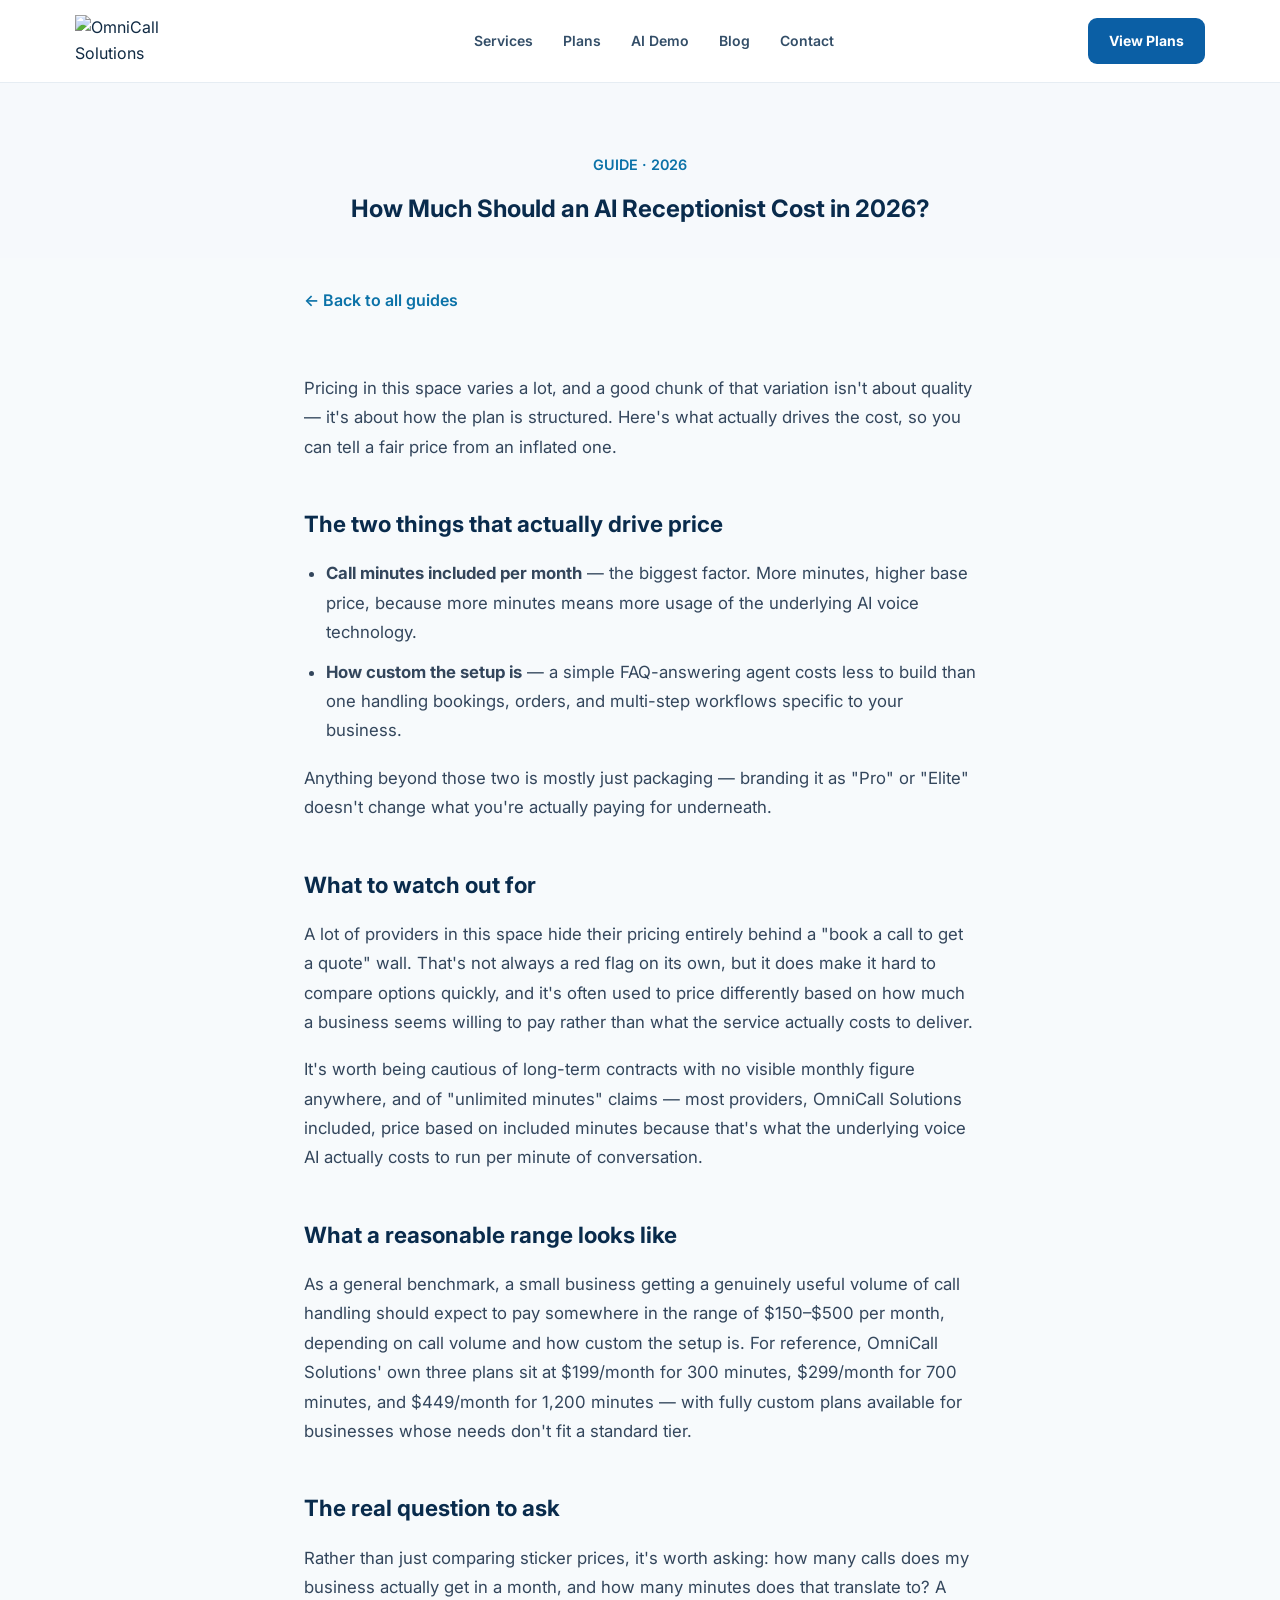
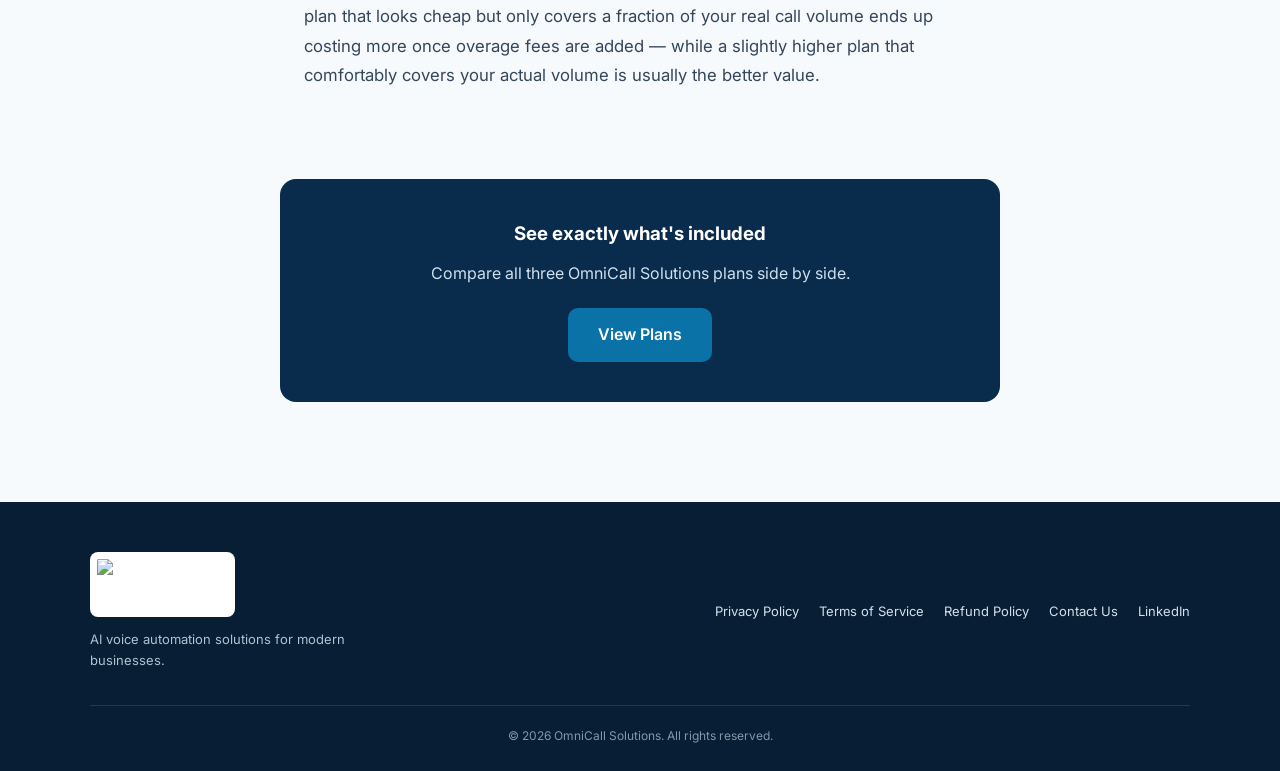
==== blog-ai-receptionist-cost.html @ fe947cec "Add blog post on AI receptionist pricing in 2026 This HTML file provides a comprehensive guide on th" ====
<!DOCTYPE html>
<html lang="en">
<head>

  <meta charset="UTF-8">
  <meta name="viewport" content="width=device-width, initial-scale=1.0">

  <title>How Much Should an AI Receptionist Cost in 2026? | OmniCall Solutions</title>

  <meta name="description"
        content="A breakdown of what drives AI receptionist pricing, what to watch for in vague 'custom pricing' offers, and what a reasonable monthly cost looks like.">

  <link rel="canonical" href="https://omnicallsolutions.online/blog-ai-receptionist-cost.html">
  <meta name="robots" content="index, follow">

  <meta property="og:type" content="article">
  <meta property="og:title" content="How Much Should an AI Receptionist Cost in 2026?">
  <meta property="og:description"
        content="What drives AI receptionist pricing, and what a reasonable monthly cost actually looks like.">
  <meta property="og:url" content="https://omnicallsolutions.online/blog-ai-receptionist-cost.html">
  <meta property="og:image" content="https://omnicallsolutions.online/logo.png">

  <link rel="stylesheet" href="style.css">

  <link rel="preconnect" href="https://fonts.googleapis.com">
  <link rel="preconnect" href="https://fonts.gstatic.com" crossorigin>
  <link href="https://fonts.googleapis.com/css2?family=Inter:wght@400;500;600;700&family=Sora:wght@500;600;700;800&display=swap"
        rel="stylesheet">

  <style>

    .post-hero {
      padding: 70px 24px 30px;
      background: #f6f9fc;
      text-align: center;
    }

    .post-hero .post-meta {
      color: #0b72a8;
      font-weight: 600;
      font-size: 0.9rem;
      margin-bottom: 14px;
    }

    .post-hero h1 {
      color: #092b4c;
      max-width: 760px;
      margin: 0 auto;
    }

    .post-body {
      max-width: 720px;
      margin: 0 auto;
      padding: 60px 24px 40px;
      color: #33465c;
      line-height: 1.75;
      font-size: 1.05rem;
    }

    .post-body h2 {
      color: #092b4c;
      margin-top: 42px;
      margin-bottom: 16px;
      font-size: 1.4rem;
    }

    .post-body p {
      margin-bottom: 18px;
    }

    .post-body ul {
      margin: 0 0 18px 22px;
      padding: 0;
    }

    .post-body li {
      margin-bottom: 10px;
    }

    .post-cta {
      max-width: 720px;
      margin: 30px auto 100px;
      background: #092b4c;
      border-radius: 16px;
      padding: 40px;
      text-align: center;
    }

    .post-cta h3 {
      color: #ffffff;
      margin-bottom: 12px;
    }

    .post-cta p {
      color: #cfe0ef;
      margin-bottom: 22px;
    }

    .post-cta a {
      display: inline-block;
      background: #0b72a8;
      color: #ffffff;
      text-decoration: none;
      font-weight: 600;
      padding: 14px 30px;
      border-radius: 10px;
    }

    .back-link {
      display: block;
      max-width: 720px;
      margin: 0 auto;
      padding-top: 30px;
      padding-left: 24px;
      padding-right: 24px;
    }

    .back-link a {
      color: #0b72a8;
      text-decoration: none;
      font-weight: 600;
    }

  </style>

  <script type="application/ld+json">
  {
    "@context": "https://schema.org",
    "@type": "BlogPosting",
    "headline": "How Much Should an AI Receptionist Cost in 2026?",
    "description": "What drives AI receptionist pricing, and what a reasonable monthly cost actually looks like.",
    "author": { "@type": "Organization", "name": "OmniCall Solutions" },
    "publisher": {
      "@type": "Organization",
      "name": "OmniCall Solutions",
      "logo": { "@type": "ImageObject", "url": "https://omnicallsolutions.online/logo.png" }
    },
    "mainEntityOfPage": "https://omnicallsolutions.online/blog-ai-receptionist-cost.html",
    "image": "https://omnicallsolutions.online/logo.png"
  }
  </script>

</head>
<body>

<header class="topbar">

  <div class="nav-container">

    <a href="index.html" class="logo-link">
      <img src="logo.png" alt="OmniCall Solutions" class="logo">
    </a>

    <nav class="navigation" id="mainNav">
      <a href="index.html#services">Services</a>
      <a href="index.html#pricing">Plans</a>
      <a href="index.html#demo">AI Demo</a>
      <a href="blog.html">Blog</a>
      <a href="index.html#contact">Contact</a>
    </nav>

    <a href="index.html#pricing" class="nav-button">
      View Plans
    </a>

    <button
      class="nav-toggle"
      id="navToggle"
      onclick="toggleMobileNav()"
      aria-label="Open menu"
      aria-expanded="false">
      <span></span>
      <span></span>
      <span></span>
    </button>

  </div>

</header>


<main>

  <section class="post-hero">
    <div class="post-meta">GUIDE · 2026</div>
    <h1>How Much Should an AI Receptionist Cost in 2026?</h1>
  </section>

  <div class="back-link">
    <a href="blog.html">← Back to all guides</a>
  </div>

  <article class="post-body">

    <p>
      Pricing in this space varies a lot, and a good chunk of that
      variation isn't about quality — it's about how the plan is
      structured. Here's what actually drives the cost, so you can
      tell a fair price from an inflated one.
    </p>

    <h2>The two things that actually drive price</h2>

    <ul>
      <li><strong>Call minutes included per month</strong> — the biggest factor. More minutes, higher base price, because more minutes means more usage of the underlying AI voice technology.</li>
      <li><strong>How custom the setup is</strong> — a simple FAQ-answering agent costs less to build than one handling bookings, orders, and multi-step workflows specific to your business.</li>
    </ul>

    <p>
      Anything beyond those two is mostly just packaging — branding
      it as "Pro" or "Elite" doesn't change what you're actually
      paying for underneath.
    </p>

    <h2>What to watch out for</h2>

    <p>
      A lot of providers in this space hide their pricing entirely
      behind a "book a call to get a quote" wall. That's not always a
      red flag on its own, but it does make it hard to compare
      options quickly, and it's often used to price differently
      based on how much a business seems willing to pay rather than
      what the service actually costs to deliver.
    </p>

    <p>
      It's worth being cautious of long-term contracts with no
      visible monthly figure anywhere, and of "unlimited minutes"
      claims — most providers, OmniCall Solutions included, price
      based on included minutes because that's what the underlying
      voice AI actually costs to run per minute of conversation.
    </p>

    <h2>What a reasonable range looks like</h2>

    <p>
      As a general benchmark, a small business getting a genuinely
      useful volume of call handling should expect to pay somewhere
      in the range of $150–$500 per month, depending on call volume
      and how custom the setup is. For reference, OmniCall Solutions'
      own three plans sit at $199/month for 300 minutes, $299/month
      for 700 minutes, and $449/month for 1,200 minutes — with fully
      custom plans available for businesses whose needs don't fit a
      standard tier.
    </p>

    <h2>The real question to ask</h2>

    <p>
      Rather than just comparing sticker prices, it's worth asking:
      how many calls does my business actually get in a month, and
      how many minutes does that translate to? A plan that looks
      cheap but only covers a fraction of your real call volume ends
      up costing more once overage fees are added — while a
      slightly higher plan that comfortably covers your actual
      volume is usually the better value.
    </p>

  </article>

  <div class="post-cta">
    <h3>See exactly what's included</h3>
    <p>Compare all three OmniCall Solutions plans side by side.</p>
    <a href="index.html#pricing">View Plans</a>
  </div>

</main>


<footer id="contact">

  <div class="footer-container">

    <div class="footer-brand">
      <img src="logo.png" alt="OmniCall Solutions" class="footer-logo">
      <p>AI voice automation solutions for modern businesses.</p>
    </div>

    <div class="footer-links">
      <a href="privacy.html">Privacy Policy</a>
      <a href="terms.html">Terms of Service</a>
      <a href="refund.html">Refund Policy</a>
      <a href="mailto:support@omnicallsolutions.online">Contact Us</a>
      <a href="https://www.linkedin.com/company/omnicall-solutions/" target="_blank" rel="noopener noreferrer">LinkedIn</a>
    </div>

  </div>

  <div class="copyright">
    © 2026 OmniCall Solutions. All rights reserved.
  </div>

</footer>


<script>

  function toggleMobileNav() {
    var nav = document.getElementById('mainNav');
    var btn = document.getElementById('navToggle');
    var isOpen = nav.classList.toggle('mobile-open');
    btn.classList.toggle('open', isOpen);
    btn.setAttribute('aria-expanded', isOpen ? 'true' : 'false');
  }

  document.addEventListener('click', function (e) {
    var nav = document.getElementById('mainNav');
    var btn = document.getElementById('navToggle');
    if (!nav || !btn) return;
    if (
      nav.classList.contains('mobile-open') &&
      !nav.contains(e.target) &&
      !btn.contains(e.target)
    ) {
      nav.classList.remove('mobile-open');
      btn.classList.remove('open');
      btn.setAttribute('aria-expanded', 'false');
    }
  });

</script>

</body>
</html>
---- style.css ----
* {
  margin: 0;
  padding: 0;
  box-sizing: border-box;
}

html {
  scroll-behavior: smooth;
}

body {
  font-family: "Inter", sans-serif;
  color: #102a43;
  background: #f7fafc;
  line-height: 1.6;
}

a {
  text-decoration: none;
  color: inherit;
}

img {
  max-width: 100%;
  display: block;
}

section {
  width: 100%;
}

.topbar {
  width: 100%;
  background: #ffffff;
  border-bottom: 1px solid #e6edf3;
  position: sticky;
  top: 0;
  z-index: 1000;
}

.nav-container {
  max-width: 1180px;
  margin: auto;
  min-height: 82px;
  padding: 12px 25px;
  display: flex;
  align-items: center;
  justify-content: space-between;
  gap: 25px;
  position: relative;
}

.logo-link {
  display: flex;
  align-items: center;
}

.logo {
  width: 145px;
  height: auto;
}

.navigation {
  display: flex;
  align-items: center;
  gap: 30px;
}

.navigation a {
  font-size: 14px;
  font-weight: 600;
  color: #334e68;
  transition: 0.2s ease;
}

.navigation a:hover {
  color: #168aad;
}

.nav-button {
  background: #0b5fa5;
  color: white;
  padding: 12px 21px;
  border-radius: 9px;
  font-size: 14px;
  font-weight: 700;
  transition: 0.2s ease;
}

.nav-button:hover {
  background: #084c86;
}

.nav-toggle {
  display: none;
  flex-direction: column;
  justify-content: center;
  align-items: center;
  gap: 5px;
  width: 40px;
  height: 40px;
  background: transparent;
  border: none;
  cursor: pointer;
  flex-shrink: 0;
  padding: 0;
}

.nav-toggle span {
  display: block;
  width: 24px;
  height: 2px;
  background: #092b4c;
  border-radius: 2px;
  transition: 0.2s ease;
}

.nav-toggle.open span:nth-child(1) {
  transform: translateY(7px) rotate(45deg);
}

.nav-toggle.open span:nth-child(2) {
  opacity: 0;
}

.nav-toggle.open span:nth-child(3) {
  transform: translateY(-7px) rotate(-45deg);
}

.hero {
  background:
    radial-gradient(circle at 80% 20%, rgba(51, 181, 230, 0.14), transparent 32%),
    linear-gradient(135deg, #ffffff 0%, #eef8fc 100%);
  padding: 105px 25px 95px;
}

.hero-container {
  max-width: 1080px;
  margin: auto;
}

.hero-content {
  max-width: 900px;
  margin: auto;
  text-align: center;
}

.hero-label,
.section-label {
  display: inline-block;
  color: #0b72a8;
  font-size: 12px;
  font-weight: 800;
  letter-spacing: 1.8px;
  margin-bottom: 18px;
}

.hero h1 {
  font-family: "Sora", sans-serif;
  font-size: clamp(40px, 6vw, 70px);
  line-height: 1.08;
  letter-spacing: -2px;
  color: #092b4c;
  margin-bottom: 25px;
}

.hero-subtitle {
  font-family: "Sora", sans-serif;
  font-size: clamp(20px, 3vw, 29px);
  font-weight: 700;
  color: #126a9c;
  margin-bottom: 22px;
}

.hero-description {
  max-width: 820px;
  margin: auto;
  color: #526b80;
  font-size: 18px;
  line-height: 1.8;
}

.email-highlight {
  max-width: 720px;
  margin: 30px auto;
  display: flex;
  align-items: center;
  justify-content: center;
  gap: 10px;
  padding: 17px 22px;
  background: #ffffff;
  border: 1px solid #cfe6f1;
  border-radius: 12px;
  color: #164e70;
  box-shadow: 0 10px 30px rgba(18, 73, 102, 0.07);
}

.email-icon {
  font-size: 22px;
  color: #0b72a8;
}

.business-tags {
  display: flex;
  flex-wrap: wrap;
  justify-content: center;
  gap: 9px;
  margin: 28px auto;
}

.business-tags span {
  background: #ffffff;
  border: 1px solid #d9e8ef;
  color: #486581;
  padding: 8px 13px;
  border-radius: 50px;
  font-size: 13px;
  font-weight: 600;
}

.hero-buttons,
.cta-buttons {
  display: flex;
  justify-content: center;
  flex-wrap: wrap;
  gap: 14px;
  margin-top: 30px;
}

.primary-button,
.secondary-button {
  display: inline-flex;
  align-items: center;
  justify-content: center;
  min-width: 170px;
  padding: 15px 25px;
  border-radius: 9px;
  font-weight: 700;
  font-size: 15px;
  transition: 0.2s ease;
}

.primary-button {
  background: #0b72a8;
  color: #ffffff;
}

.primary-button:hover {
  background: #085b87;
  transform: translateY(-2px);
}

.secondary-button {
  background: #ffffff;
  color: #0b5fa5;
  border: 1px solid #a9cfdf;
}

.secondary-button:hover {
  background: #edf8fc;
}

.hero-bottom-text {
  margin-top: 30px;
  color: #647b8c;
  font-size: 14px;
}

.services,
.pricing {
  padding: 95px 25px;
  background: #ffffff;
}

.how-it-works {
  padding: 95px 25px;
  background: #f1f7fa;
}

.section-container {
  max-width: 1180px;
  margin: auto;
}

.section-heading {
  max-width: 780px;
  margin: 0 auto 55px;
  text-align: center;
}

.section-heading h2,
.demo h2,
.final-cta h2 {
  font-family: "Sora", sans-serif;
  font-size: clamp(30px, 4vw, 48px);
  line-height: 1.2;
  color: #092b4c;
  margin-bottom: 18px;
}

.section-heading p {
  color: #60788b;
  font-size: 17px;
}

.service-grid {
  display: grid;
  grid-template-columns: repeat(3, 1fr);
  gap: 22px;
}

.service-card {
  padding: 30px;
  background: #ffffff;
  border: 1px solid #e1ebf0;
  border-radius: 16px;
  box-shadow: 0 12px 35px rgba(16, 52, 73, 0.05);
  transition: 0.25s ease;
}

.service-card:hover {
  transform: translateY(-5px);
  box-shadow: 0 18px 45px rgba(16, 52, 73, 0.10);
}

.service-icon {
  width: 48px;
  height: 48px;
  display: flex;
  align-items: center;
  justify-content: center;
  border-radius: 12px;
  background: #e7f6fb;
  color: #0b72a8;
  font-size: 23px;
  font-weight: 800;
  margin-bottom: 20px;
}

.service-card h3 {
  font-family: "Sora", sans-serif;
  color: #143b5a;
  font-size: 20px;
  margin-bottom: 10px;
}

.service-card p {
  color: #60788b;
  font-size: 14px;
}

.steps {
  display: grid;
  grid-template-columns: repeat(4, 1fr);
  gap: 20px;
}

.step {
  background: #ffffff;
  border-radius: 15px;
  padding: 28px;
  border: 1px solid #dce9ef;
}

.step-number {
  color: #0b72a8;
  font-family: "Sora", sans-serif;
  font-size: 28px;
  font-weight: 800;
  margin-bottom: 18px;
}

.step h3 {
  color: #143b5a;
  font-family: "Sora", sans-serif;
  font-size: 18px;
  margin-bottom: 9px;
}

.step p {
  color: #60788b;
  font-size: 14px;
}

.pricing {
  background: #f8fbfd;
}

.pricing-grid {
  display: grid;
  grid-template-columns: repeat(3, 1fr);
  gap: 25px;
  align-items: stretch;
}

.pricing-card {
  position: relative;
  background: #ffffff;
  border: 1px solid #dce8ee;
  border-radius: 18px;
  padding: 36px 30px 30px;
  box-shadow: 0 15px 45px rgba(17, 57, 80, 0.06);
  display: flex;
  flex-direction: column;
}

.pricing-card.popular {
  border: 2px solid #0b72a8;
  box-shadow: 0 20px 50px rgba(11, 114, 168, 0.13);
}

.popular-badge {
  position: absolute;
  top: -14px;
  left: 50%;
  transform: translateX(-50%);
  background: #0b72a8;
  color: #ffffff;
  padding: 6px 15px;
  border-radius: 50px;
  font-size: 11px;
  font-weight: 800;
  letter-spacing: 0.8px;
  white-space: nowrap;
}

.plan-name {
  font-size: 13px;
  font-weight: 800;
  letter-spacing: 1.5px;
  margin-bottom: 12px;
}

.starter-name {
  color: #169447;
}

.gold-name {
  color: #bd8b00;
}

.premium-name {
  color: #7650bd;
}

.pricing-card h3 {
  font-family: "Sora", sans-serif;
  font-size: 23px;
  color: #123b5a;
  margin-bottom: 10px;
}

.plan-description {
  color: #6a8191;
  font-size: 14px;
  min-height: 68px;
}

.setup-price {
  margin-top: 25px;
  display: flex;
  align-items: baseline;
  gap: 7px;
}

.setup-price strong {
  font-family: "Sora", sans-serif;
  font-size: 29px;
  color: #092b4c;
}

.setup-price span {
  font-size: 12px;
  color: #718797;
}

.monthly-price {
  font-family: "Sora", sans-serif;
  font-size: 25px;
  font-weight: 700;
  color: #0b72a8;
  margin-top: 5px;
}

.monthly-price span {
  font-family: "Inter", sans-serif;
  font-size: 13px;
  font-weight: 500;
  color: #708797;
}

.minutes {
  margin-top: 20px;
  padding: 13px;
  background: #edf8fc;
  border-radius: 9px;
  color: #41677d;
  font-size: 13px;
  text-align: center;
}

.minutes strong {
  color: #0b6495;
  font-size: 17px;
}

.features {
  list-style: none;
  margin: 24px 0 15px;
  flex-grow: 1;
}

.features li {
  padding: 7px 0;
  color: #4d6677;
  font-size: 13px;
  border-bottom: 1px solid #edf2f5;
}

.features li:last-child {
  border-bottom: none;
}

.plan-button {
  display: block;
  margin-top: auto;
  padding: 14px;
  text-align: center;
  background: #0b72a8;
  color: #ffffff;
  border: none;
  cursor: pointer;
  border-radius: 9px;
  font-size: 14px;
  font-weight: 700;
  transition: 0.2s ease;
}

.plan-button:hover {
  background: #084f78;
  transform: translateY(-2px);
}

.gold-button {
  background: #b88400;
}

.gold-button:hover {
  background: #946c00;
}

.premium-button {
  background: #7045b2;
}

.premium-button:hover {
  background: #57348d;
}

.pricing-disclaimer {
  margin-top: 25px;
  text-align: center;
  font-size: 13px;
  color: #718797;
}

.custom-plan {
  margin-top: 45px;
  padding: 35px;
  background: #092b4c;
  color: #ffffff;
  border-radius: 18px;
  display: flex;
  align-items: center;
  justify-content: space-between;
  gap: 30px;
}

.custom-plan .section-label {
  color: #71d1f0;
  margin-bottom: 10px;
}

.custom-plan h3 {
  font-family: "Sora", sans-serif;
  font-size: 27px;
  margin-bottom: 10px;
}

.custom-plan p {
  max-width: 750px;
  color: #c7d8e3;
  font-size: 14px;
}

.custom-button {
  flex-shrink: 0;
  background: #ffffff;
  color: #0b5fa5;
  padding: 14px 22px;
  border-radius: 9px;
  font-size: 14px;
  font-weight: 700;
}

.demo {
  padding: 105px 25px;
  background:
    radial-gradient(circle at 50% 0%, rgba(64, 191, 228, 0.15), transparent 40%),
    #092b4c;
  color: #ffffff;
}

.demo-container {
  max-width: 850px;
  margin: auto;
  text-align: center;
}

.demo .section-label {
  color: #71d1f0;
}

.demo h2 {
  color: #ffffff;
}

.demo-lead {
  font-family: "Sora", sans-serif;
  color: #aee5f5;
  font-size: 22px;
  font-weight: 600;
}

.demo p:not(.demo-lead) {
  color: #d1e0e8;
  font-size: 16px;
  line-height: 1.8;
  margin-top: 18px;
}

.demo-phone {
  display: block;
  max-width: 430px;
  margin: 35px auto 15px;
  padding: 17px 25px;
  background: #ffffff;
  color: #0b5fa5;
  border-radius: 10px;
  font-family: "Sora", sans-serif;
  font-size: 20px;
  font-weight: 700;
  transition: 0.2s ease;
}

.demo-phone:hover {
  transform: translateY(-2px);
}

.email-button {
  display: inline-block;
  margin-top: 10px;
  margin-bottom: 40px;
  padding: 13px 25px;
  border: 1px solid rgba(255,255,255,0.4);
  border-radius: 9px;
  color: #ffffff;
  font-weight: 700;
}

.final-cta {
  padding: 90px 25px;
  background: #ffffff;
  text-align: center;
}

.final-cta p {
  max-width: 650px;
  margin: auto;
  color: #647b8c;
  font-size: 16px;
}

footer {
  background: #071e34;
  color: #ffffff;
  padding: 50px 25px 25px;
}

.footer-container {
  max-width: 1100px;
  margin: auto;
  display: flex;
  justify-content: space-between;
  align-items: center;
  gap: 30px;
}

.footer-brand {
  max-width: 300px;
}

.footer-logo {
  width: 145px;
  background: #ffffff;
  padding: 7px;
  border-radius: 8px;
  margin-bottom: 12px;
}

.footer-brand p {
  color: #afc3d0;
  font-size: 13px;
}

.footer-links {
  display: flex;
  flex-wrap: wrap;
  justify-content: flex-end;
  gap: 20px;
}

.footer-links a {
  color: #d2e1e9;
  font-size: 13px;
}

.footer-links a:hover {
  color: #71d1f0;
}

.copyright {
  max-width: 1100px;
  margin: 35px auto 0;
  padding-top: 20px;
  border-top: 1px solid rgba(255,255,255,0.12);
  text-align: center;
  color: #8199a8;
  font-size: 12px;
}

@media (max-width: 900px) {
  .nav-toggle {
    display: flex;
  }
  .navigation {
    display: none;
    position: absolute;
    top: 100%;
    left: 0;
    right: 0;
    flex-direction: column;
    align-items: stretch;
    gap: 0;
    background: #ffffff;
    border-bottom: 1px solid #e6edf3;
    box-shadow: 0 15px 30px rgba(16, 52, 73, 0.08);
    padding: 8px 25px 18px;
    z-index: 999;
  }
  .navigation.mobile-open {
    display: flex;
  }
  .navigation a {
    width: 100%;
    padding: 14px 0;
    border-bottom: 1px solid #eef2f5;
  }
  .navigation a:last-child {
    border-bottom: none;
  }
  .service-grid {
    grid-template-columns: repeat(2, 1fr);
  }
  .pricing-grid {
    grid-template-columns: 1fr;
    max-width: 520px;
    margin: auto;
  }
  .steps {
    grid-template-columns: repeat(2, 1fr);
  }
  .custom-plan {
    flex-direction: column;
    align-items: flex-start;
  }
}

@media (max-width: 600px) {
  .nav-container {
    min-height: 70px;
    padding: 10px 17px;
    gap: 12px;
  }
  .navigation {
    padding: 8px 17px 18px;
  }
  .logo {
    width: 120px;
  }
  .nav-button {
    padding: 10px 14px;
    font-size: 12px;
  }
  .hero {
    padding: 75px 18px 70px;
  }
  .hero h1 {
    font-size: 38px;
    letter-spacing: -1.3px;
  }
  .hero-subtitle {
    font-size: 20px;
  }
  .hero-description {
    font-size: 15px;
  }
  .email-highlight {
    font-size: 13px;
    flex-direction: column;
  }
  .business-tags {
    gap: 6px;
  }
  .business-tags span {
    font-size: 11px;
    padding: 6px 9px;
  }
  .primary-button,
  .secondary-button {
    width: 100%;
  }
  .services,
  .pricing,
  .how-it-works {
    padding: 70px 18px;
  }
  .service-grid {
    grid-template-columns: 1fr;
  }
  .steps {
    grid-template-columns: 1fr;
  }
  .section-heading {
    margin-bottom: 40px;
  }
  .section-heading h2,
  .demo h2,
  .final-cta h2 {
    font-size: 31px;
  }
  .pricing-card {
    padding: 32px 23px 25px;
  }
  .custom-plan {
    padding: 27px 22px;
  }
  .custom-plan h3 {
    font-size: 23px;
  }
  .custom-button {
    width: 100%;
    text-align: center;
  }
  .demo {
    padding: 75px 18px;
  }
  .demo-phone {
    font-size: 17px;
  }
  .footer-container {
    flex-direction: column;
    align-items: flex-start;
  }
  .footer-links {
    justify-content: flex-start;
    gap: 13px;
  }
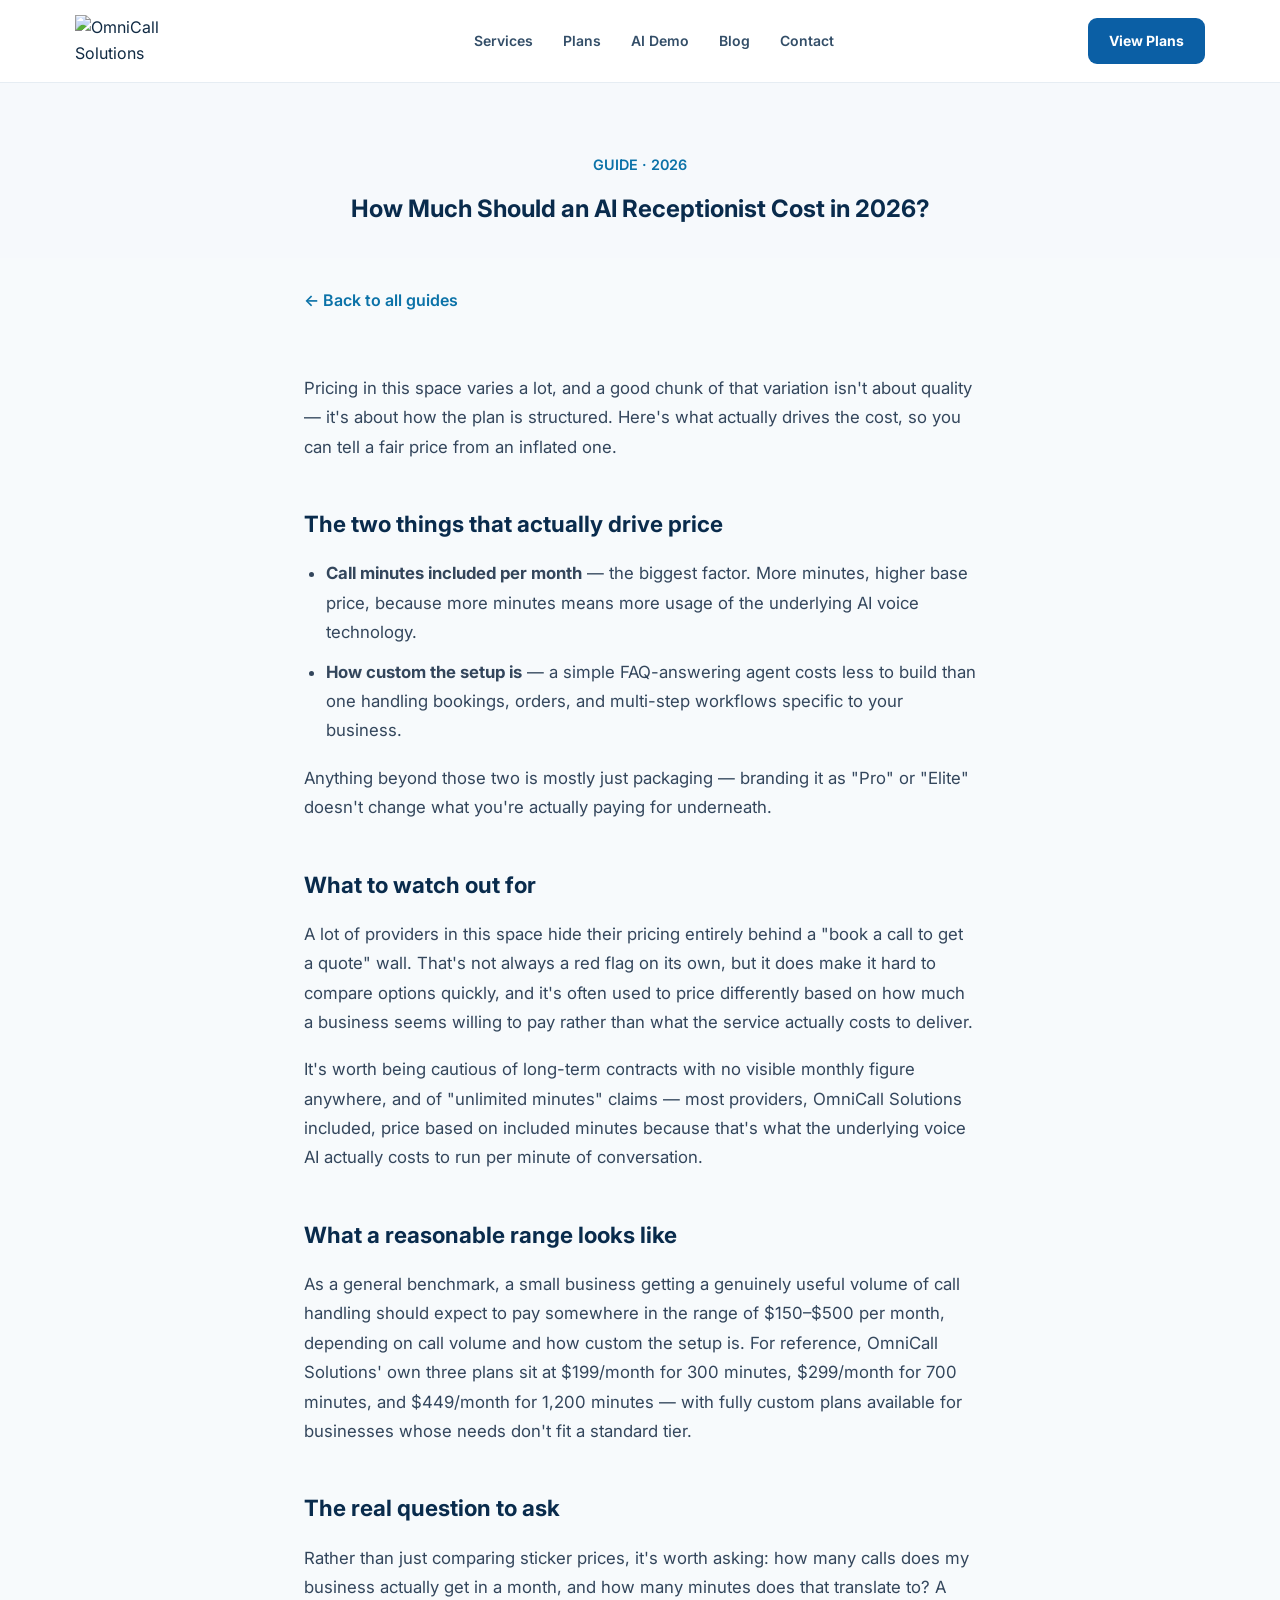
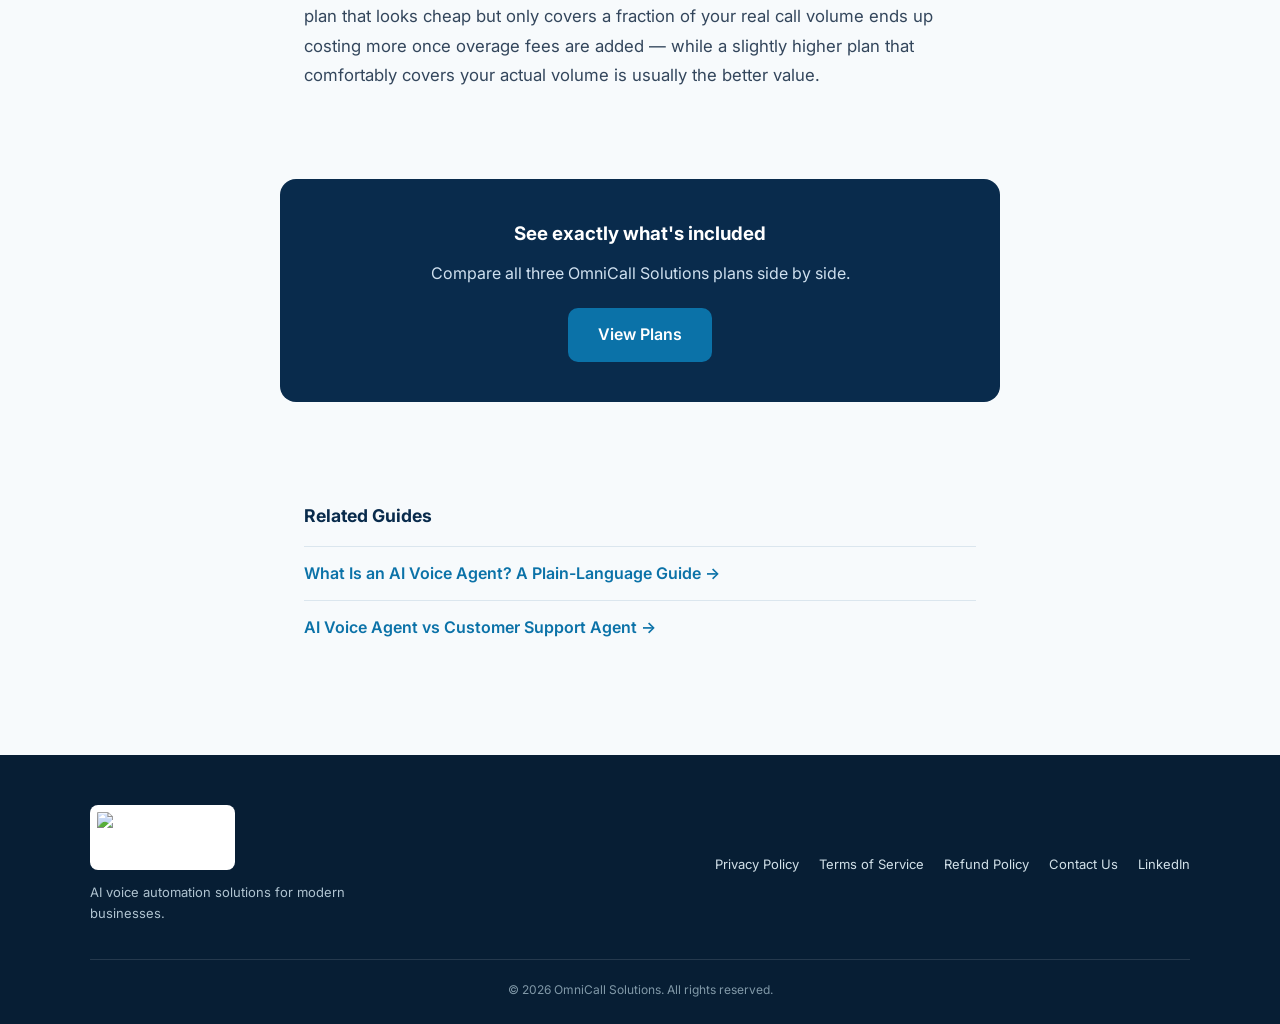
==== commit 1757c288: "Add related guides section to blog post Added a section for related guides with links to relevant ar" ====
--- a/blog-ai-receptionist-cost.html
+++ b/blog-ai-receptionist-cost.html
@@ -1,6 +1,15 @@
 <!DOCTYPE html>
 <html lang="en">
 <head>
+
+  <!-- Google Analytics -->
+  <script async src="https://www.googletagmanager.com/gtag/js?id=G-JWQCJ187VK"></script>
+  <script>
+    window.dataLayer = window.dataLayer || [];
+    function gtag(){dataLayer.push(arguments);}
+    gtag('js', new Date());
+    gtag('config', 'G-JWQCJ187VK');
+  </script>
 
   <meta charset="UTF-8">
   <meta name="viewport" content="width=device-width, initial-scale=1.0">
@@ -120,7 +129,26 @@
       text-decoration: none;
       font-weight: 600;
     }
-
+.related-guides {
+  max-width: 720px;
+  margin: 0 auto 100px;
+  padding: 0 24px;
+}
+
+.related-guides h3 {
+  color: #092b4c;
+  font-size: 1.1rem;
+  margin-bottom: 16px;
+}
+
+.related-guides a {
+  display: block;
+  color: #0b72a8;
+  font-weight: 600;
+  text-decoration: none;
+  padding: 14px 0;
+  border-top: 1px solid #dbe6ee;
+}
   </style>
 
   <script type="application/ld+json">
@@ -263,7 +291,11 @@
     <p>Compare all three OmniCall Solutions plans side by side.</p>
     <a href="index.html#pricing">View Plans</a>
   </div>
-
+<div class="related-guides">
+  <h3>Related Guides</h3>
+  <a href="blog-what-is-ai-voice-agent.html">What Is an AI Voice Agent? A Plain-Language Guide →</a>
+  <a href="blog-ai-voice-agent-vs-customer-support.html">AI Voice Agent vs Customer Support Agent →</a>
+</div>
 </main>
 
 
